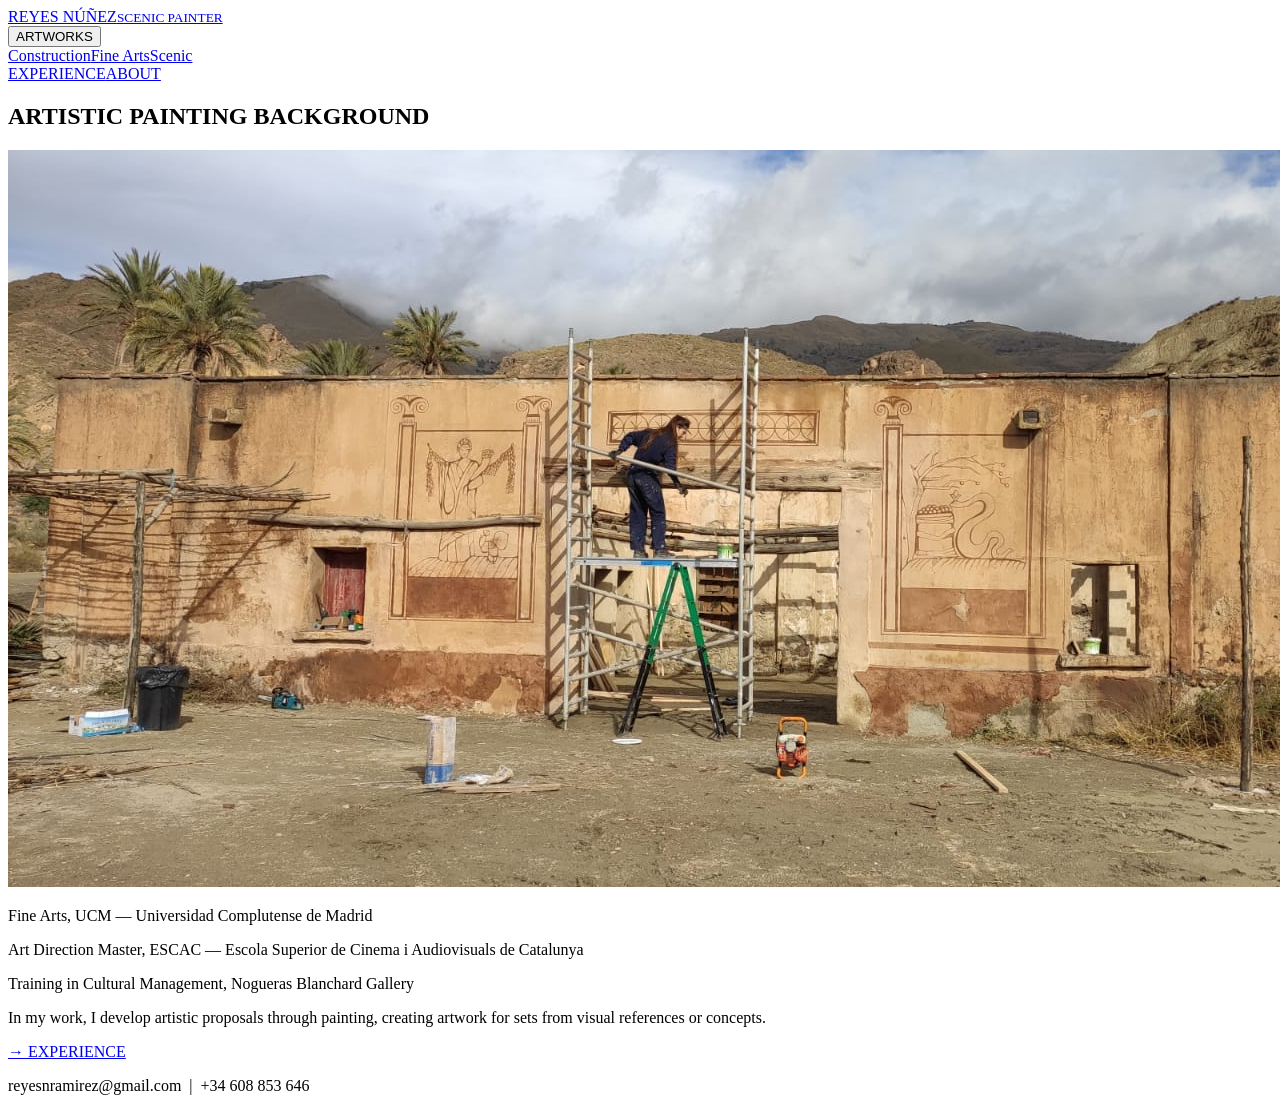
==== about.html @ 7dd9ba72 "Publicar portfolio — parte 1" ====
<!doctype html><html lang="en"><head><meta charset="utf-8"><meta name="viewport" content="width=device-width,initial-scale=1"><title>About — Reyes Núñez</title><link rel="stylesheet" href="styles.css"></head><body><header class="site-header"><a class="brand" href="index.html">REYES NÚÑEZ<small>SCENIC PAINTER</small></a><nav class="nav"><div class="artworks"><button class="artworks-trigger">ARTWORKS</button><div class="artworks-menu"><a href="construction.html">Construction</a><a href="fine-arts.html">Fine Arts</a><a href="scenic.html">Scenic</a></div></div><a href="experience.html">EXPERIENCE</a><a href="about.html" aria-current="page">ABOUT</a></nav></header><main class="page"><section class="about"><h1>ARTISTIC PAINTING BACKGROUND</h1><img src="about-img-20221215-wa0018-13f0886d.jpg" alt="Reyes Núñez at work on a scenic painting"><div class="education"><p>Fine Arts, UCM — Universidad Complutense de Madrid</p><p>Art Direction Master, ESCAC — Escola Superior de Cinema i Audiovisuals de Catalunya</p><p>Training in Cultural Management, Nogueras Blanchard Gallery</p></div><p class="bio">In my work, I develop artistic proposals through painting, creating artwork for sets from visual references or concepts.</p><a class="experience-link" href="experience.html">→ EXPERIENCE</a></section></main><footer class="footer"><p>reyesnramirez@gmail.com &nbsp;|&nbsp; +34 608 853 646</p></footer></body></html>
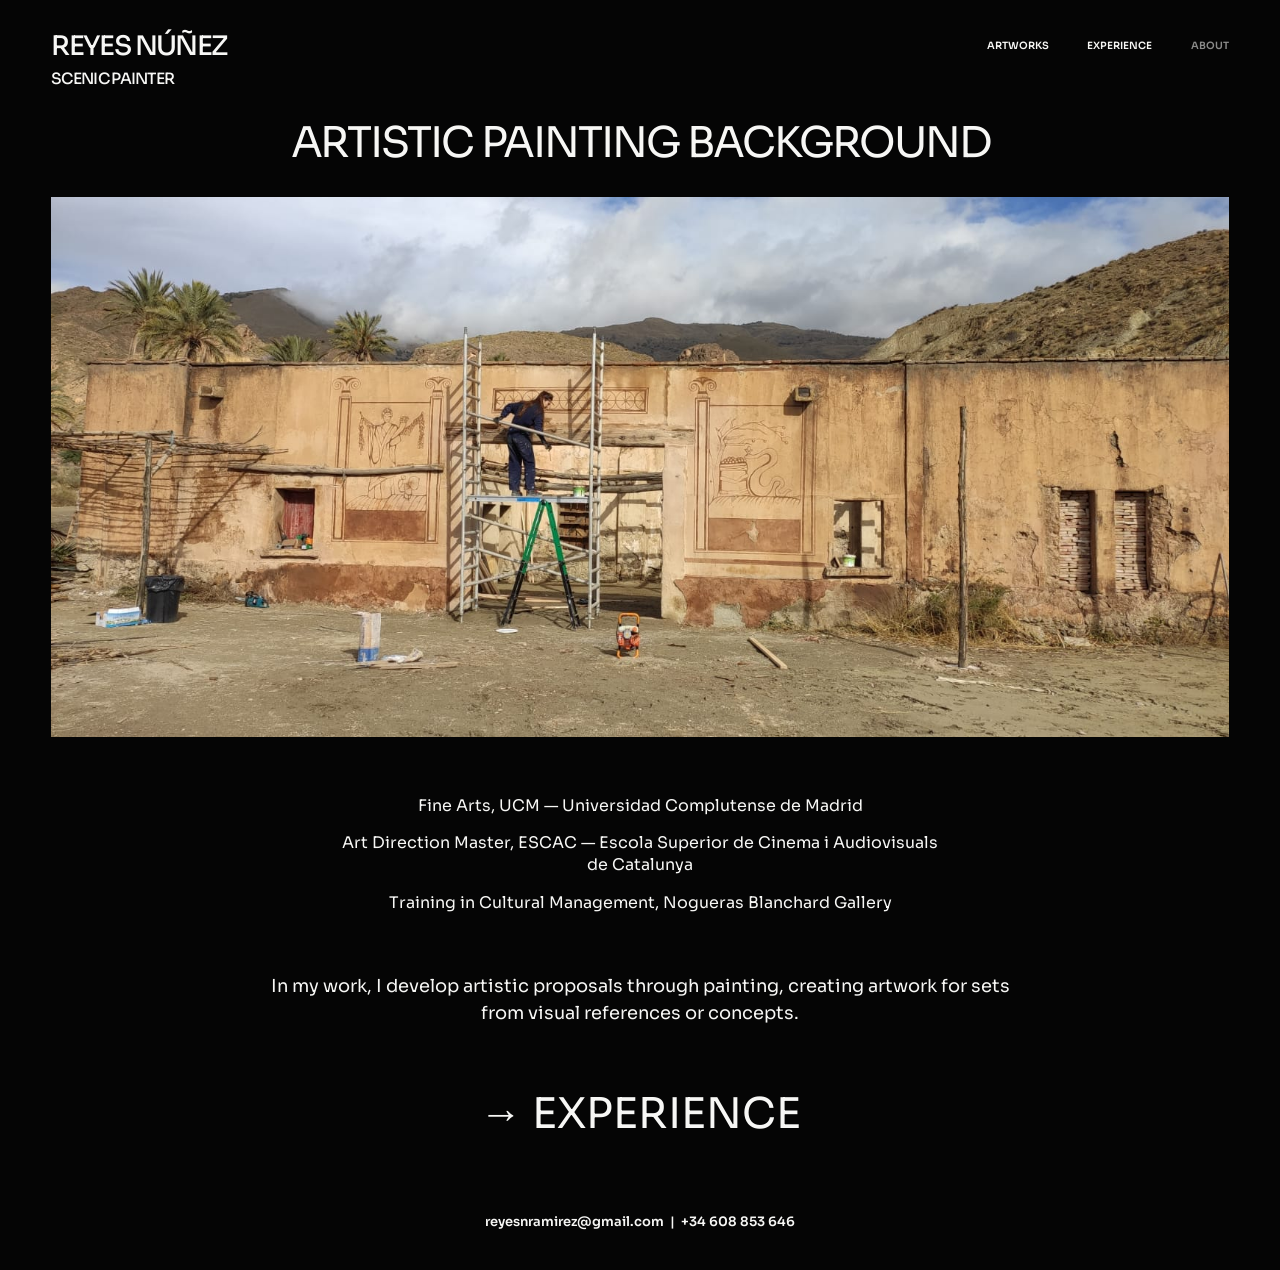
==== commit c29dd1a9: "Mantener cursor circular sobre todas las imágenes" ====
--- a/about.html
+++ b/about.html
@@ -1 +1 @@
-<!doctype html><html lang="en"><head><meta charset="utf-8"><meta name="viewport" content="width=device-width,initial-scale=1"><title>About — Reyes Núñez</title><link rel="stylesheet" href="styles.css"></head><body><header class="site-header"><a class="brand" href="index.html">REYES NÚÑEZ<small>SCENIC PAINTER</small></a><nav class="nav"><div class="artworks"><button class="artworks-trigger">ARTWORKS</button><div class="artworks-menu"><a href="construction.html">Construction</a><a href="fine-arts.html">Fine Arts</a><a href="scenic.html">Scenic</a></div></div><a href="experience.html">EXPERIENCE</a><a href="about.html" aria-current="page">ABOUT</a></nav></header><main class="page"><section class="about"><h1>ARTISTIC PAINTING BACKGROUND</h1><img src="about-img-20221215-wa0018-13f0886d.jpg" alt="Reyes Núñez at work on a scenic painting"><div class="education"><p>Fine Arts, UCM — Universidad Complutense de Madrid</p><p>Art Direction Master, ESCAC — Escola Superior de Cinema i Audiovisuals de Catalunya</p><p>Training in Cultural Management, Nogueras Blanchard Gallery</p></div><p class="bio">In my work, I develop artistic proposals through painting, creating artwork for sets from visual references or concepts.</p><a class="experience-link" href="experience.html">→ EXPERIENCE</a></section></main><footer class="footer"><p>reyesnramirez@gmail.com &nbsp;|&nbsp; +34 608 853 646</p></footer></body></html>
+<!doctype html><html lang="en"><head><meta charset="utf-8"><meta name="viewport" content="width=device-width,initial-scale=1"><title>About — Reyes Núñez</title><link rel="stylesheet" href="styles.css?v=5"></head><body><header class="site-header"><a class="brand" href="index.html">REYES NÚÑEZ<small>SCENIC PAINTER</small></a><nav class="nav"><div class="artworks"><button class="artworks-trigger">ARTWORKS</button><div class="artworks-menu"><a href="construction.html">Construction</a><a href="fine-arts.html">Fine Arts</a><a href="scenic.html">Scenic</a></div></div><a href="experience.html">EXPERIENCE</a><a href="about.html" aria-current="page">ABOUT</a></nav></header><main class="page"><section class="about"><h1>ARTISTIC PAINTING BACKGROUND</h1><img src="about-img-20221215-wa0018-13f0886d.jpg" alt="Reyes Núñez at work on a scenic painting"><div class="education"><p>Fine Arts, UCM — Universidad Complutense de Madrid</p><p>Art Direction Master, ESCAC — Escola Superior de Cinema i Audiovisuals de Catalunya</p><p>Training in Cultural Management, Nogueras Blanchard Gallery</p></div><p class="bio">In my work, I develop artistic proposals through painting, creating artwork for sets from visual references or concepts.</p><a class="experience-link" href="experience.html">→ EXPERIENCE</a></section></main><footer class="footer"><p>reyesnramirez@gmail.com &nbsp;|&nbsp; +34 608 853 646</p></footer></body></html>
--- a/styles.css
+++ b/styles.css
@@ -0,0 +1,103 @@
+@import url('https://fonts.googleapis.com/css2?family=Sora:wght@400;500;600&display=swap');
+
+:root { color-scheme: dark; --black:#050505; --white:#f7f7f5; --gap:clamp(10px,1.25vw,18px); }
+* { box-sizing:border-box; }
+html { background:var(--black); scroll-behavior:smooth; }
+body { margin:0; background:var(--black); color:var(--white); font-family:Sora,Arial,sans-serif; }
+a { color:inherit; text-decoration:none; }
+img {
+  cursor:url("data:image/svg+xml,%3Csvg xmlns='http://www.w3.org/2000/svg' width='28' height='28' viewBox='0 0 28 28'%3E%3Ccircle cx='14' cy='14' r='8' fill='none' stroke='white' stroke-width='1.5'/%3E%3C/svg%3E") 14 14, auto;
+}
+.site-header { display:flex; align-items:flex-start; justify-content:space-between; gap:24px; padding:32px clamp(20px,4vw,56px) 28px; }
+.brand { font-size:clamp(18px,2.1vw,29px); line-height:1.08; letter-spacing:-.06em; font-weight:500; }
+.brand small { display:block; margin-top:10px; font-size:.58em; letter-spacing:-.045em; }
+.nav { display:flex; align-items:flex-start; gap:clamp(18px,3vw,54px); font-size:10px; font-weight:600; padding-top:7px; }
+.nav a, .artworks-trigger { white-space:nowrap; cursor:pointer; border:0; background:transparent; color:inherit; padding:0; font:inherit; text-transform:uppercase; }
+.artworks { position:relative; z-index:5; }
+.artworks-menu { display:none; position:absolute; right:0; top:18px; width:132px; padding:10px 0; background:#111; border:1px solid #292929; }
+.artworks:hover .artworks-menu, .artworks:focus-within .artworks-menu { display:grid; gap:10px; }
+.artworks-menu a { padding:0 12px; font-size:9px; }
+.mobile-toggle { display:none; }
+.nav a:hover, .nav a[aria-current='page'], .artworks-trigger:hover { opacity:.55; }
+.page { padding:0 clamp(20px,4vw,56px) 38px; }
+.home-grid { display:grid; gap:3px; }
+.home-card { display:block; position:relative; height:min(31vw,400px); min-height:210px; overflow:hidden; }
+.home-card img { width:100%; height:100%; object-fit:cover; transition:transform .45s ease; }
+.home-card:hover img { transform:scale(1.025); }
+.home-card h1 { position:absolute; bottom:8%; right:3.5%; margin:0; font-size:clamp(28px,3.8vw,56px); letter-spacing:-.06em; font-weight:400; }
+.home-card--scenic img { object-position:center 18%; }
+.home-page .brand { display:flex; flex-wrap:wrap; align-items:baseline; column-gap:14px; }
+.home-page .brand small { display:inline; margin:0; color:#8f8f8f; font-size:.52em; }
+.home-page .brand em { flex-basis:100%; margin-top:9px; color:var(--white); font-size:.52em; font-style:normal; letter-spacing:-.03em; }
+.page-title { font-size:clamp(24px,4vw,48px); font-weight:400; letter-spacing:-.06em; margin:16px 0 28px; text-transform:uppercase; }
+.gallery { display:grid; grid-template-columns:repeat(2,minmax(0,1fr)); gap:var(--gap); }
+.gallery button { display:block; border:0; background:transparent; padding:0; cursor:zoom-in; }
+.gallery img { width:100%; height:100%; max-height:570px; display:block; object-fit:cover; }
+.gallery--fine img { aspect-ratio:1.16 / 1; }
+.gallery--work img { aspect-ratio:1 / 1; }
+.gallery--work[data-gallery="construction"] button:nth-child(2) img { object-position:left center; }
+.gallery--experience { grid-template-columns:repeat(3,minmax(0,1fr)); grid-auto-rows:clamp(240px,27vw,430px); align-items:stretch; }
+.gallery--experience img { width:100%; height:100%; max-height:none; aspect-ratio:auto; object-fit:contain; background:#0a0a0a; }
+.scenic-choice { display:grid; grid-template-columns:repeat(2,1fr); gap:var(--gap); }
+.scenic-choice a { position:relative; min-height:min(62vw,780px); overflow:hidden; }
+.scenic-choice img { width:100%; height:100%; position:absolute; object-fit:cover; }
+.scenic-choice span { position:absolute; top:40%; left:50%; transform:translate(-50%,-50%); padding:13px 38px; border-radius:999px; background:#000; font-size:clamp(22px,3vw,44px); letter-spacing:-.05em; }
+.about { max-width:1200px; margin:0 auto; text-align:center; }
+.about h1 { font-size:clamp(27px,3.3vw,46px); font-weight:400; margin:0 0 28px; letter-spacing:-.05em; }
+.about img { display:block; width:100%; max-height:540px; object-fit:cover; }
+.about .bio { max-width:760px; margin:60px auto; font-size:clamp(15px,1.4vw,20px); line-height:1.5; }
+.about .education { max-width:620px; margin:58px auto; line-height:1.35; }
+.about .experience-link { font-size:clamp(27px,3.3vw,46px); }
+.footer { padding:30px 20px 35px; text-align:center; font-size:13px; font-weight:600; }
+.footer p { margin:5px; }
+.lightbox { position:fixed; inset:0; z-index:10; display:none; align-items:center; justify-content:center; padding:32px; background:rgba(0,0,0,.91); cursor:zoom-out; }
+.lightbox.is-open { display:flex; }
+.lightbox img { max-width:100%; max-height:100%; object-fit:contain; }
+.lightbox.is-gallery-crop img { width:min(88vw,80vh); height:min(88vw,80vh); object-fit:cover; }
+.artwork-page { max-width:1040px; margin:0 auto; padding:64px clamp(24px,5vw,72px) 150px; }
+.artwork-layout { display:block; }
+.artwork-image { width:100%; max-height:none; object-fit:contain; display:block; background:#090909; }
+.artwork-info { margin-top:34px; padding:0; font-size:clamp(16px,1.4vw,21px); line-height:1.35; text-align:right; }
+.artwork-info h1 { display:none; }
+.artwork-info p { margin:0; }
+.artwork-context { margin-top:clamp(64px,9vw,130px); display:none; grid-template-columns:clamp(115px,18vw,185px) minmax(0,1fr); gap:28px; align-items:end; max-width:760px; }
+.artwork-context.is-visible { display:grid; }
+.artwork-context > img { width:100%; display:block; }
+.artwork-context p { margin:0; font-size:clamp(13px,1.25vw,17px); line-height:1.35; }
+.artwork-context p img { width:100%; margin-top:24px; display:block; }
+@media (max-width:700px) { .artwork-page { padding:42px 28px 100px; } .artwork-info { margin-top:26px; } .artwork-context { grid-template-columns:124px 1fr; gap:18px; margin-top:64px; } }
+@media (max-width:620px) { .site-header { padding:24px 20px; } .brand { font-size:19px; } .nav { gap:16px; font-size:8px; } .page { padding:0 20px 26px; } .home-card { height:34vw; min-height:180px; } .gallery { gap:8px; } .gallery--experience { grid-template-columns:repeat(2,minmax(0,1fr)); grid-template-rows:repeat(5,200px); } .footer { font-size:10px; } .scenic-choice { gap:5px; } .scenic-choice a { min-height:82vw; } }
+
+
+
+
+
+/* Home interaction and the Nudes project layout */
+.home-page .site-header { position:sticky; top:0; z-index:30; background:var(--black); }
+.home-page, .home-page a, .home-page button {
+  cursor:url("data:image/svg+xml,%3Csvg xmlns='http://www.w3.org/2000/svg' width='28' height='28' viewBox='0 0 28 28'%3E%3Ccircle cx='14' cy='14' r='8' fill='none' stroke='white' stroke-width='1.5'/%3E%3C/svg%3E") 14 14, auto;
+}
+.artwork-context.is-nudes { display:block; max-width:none; }
+.artwork-context.is-nudes .context-still { display:block; width:100%; margin-bottom:clamp(64px,9vw,120px); }
+.artwork-context.is-nudes .context-credit { display:grid; grid-template-columns:clamp(115px,18vw,185px) minmax(0,1fr); gap:28px; align-items:end; max-width:760px; }
+.artwork-context.is-nudes .context-credit img { width:100%; display:block; }
+.artwork-context.is-nudes .context-credit p { margin:0; font-size:clamp(13px,1.25vw,17px); line-height:1.35; }
+@media (max-width:700px) {
+  .artwork-context.is-nudes .context-credit { grid-template-columns:124px 1fr; gap:18px; }
+}
+
+
+
+/* Home: only the name and discipline stay visible while scrolling */
+.home-page .site-header { position:relative; z-index:2; background:transparent; }
+.home-page .brand { position:fixed; top:32px; left:clamp(20px,4vw,56px); z-index:40; }
+.home-page .home-tagline { position:absolute; left:clamp(20px,4vw,56px); top:60px; color:var(--white); font-size:clamp(10px,.85vw,13px); letter-spacing:-.03em; }
+@media (max-width:620px) {
+  .home-page .brand { top:24px; left:20px; }
+  .home-page .home-tagline { top:58px; left:20px; font-size:9px; max-width:270px; }
+}
+
+
+/* Keep the Home navigation in its original right-aligned position */
+.home-page .site-header { justify-content:flex-end; }
+.home-page .nav { margin-left:auto; }
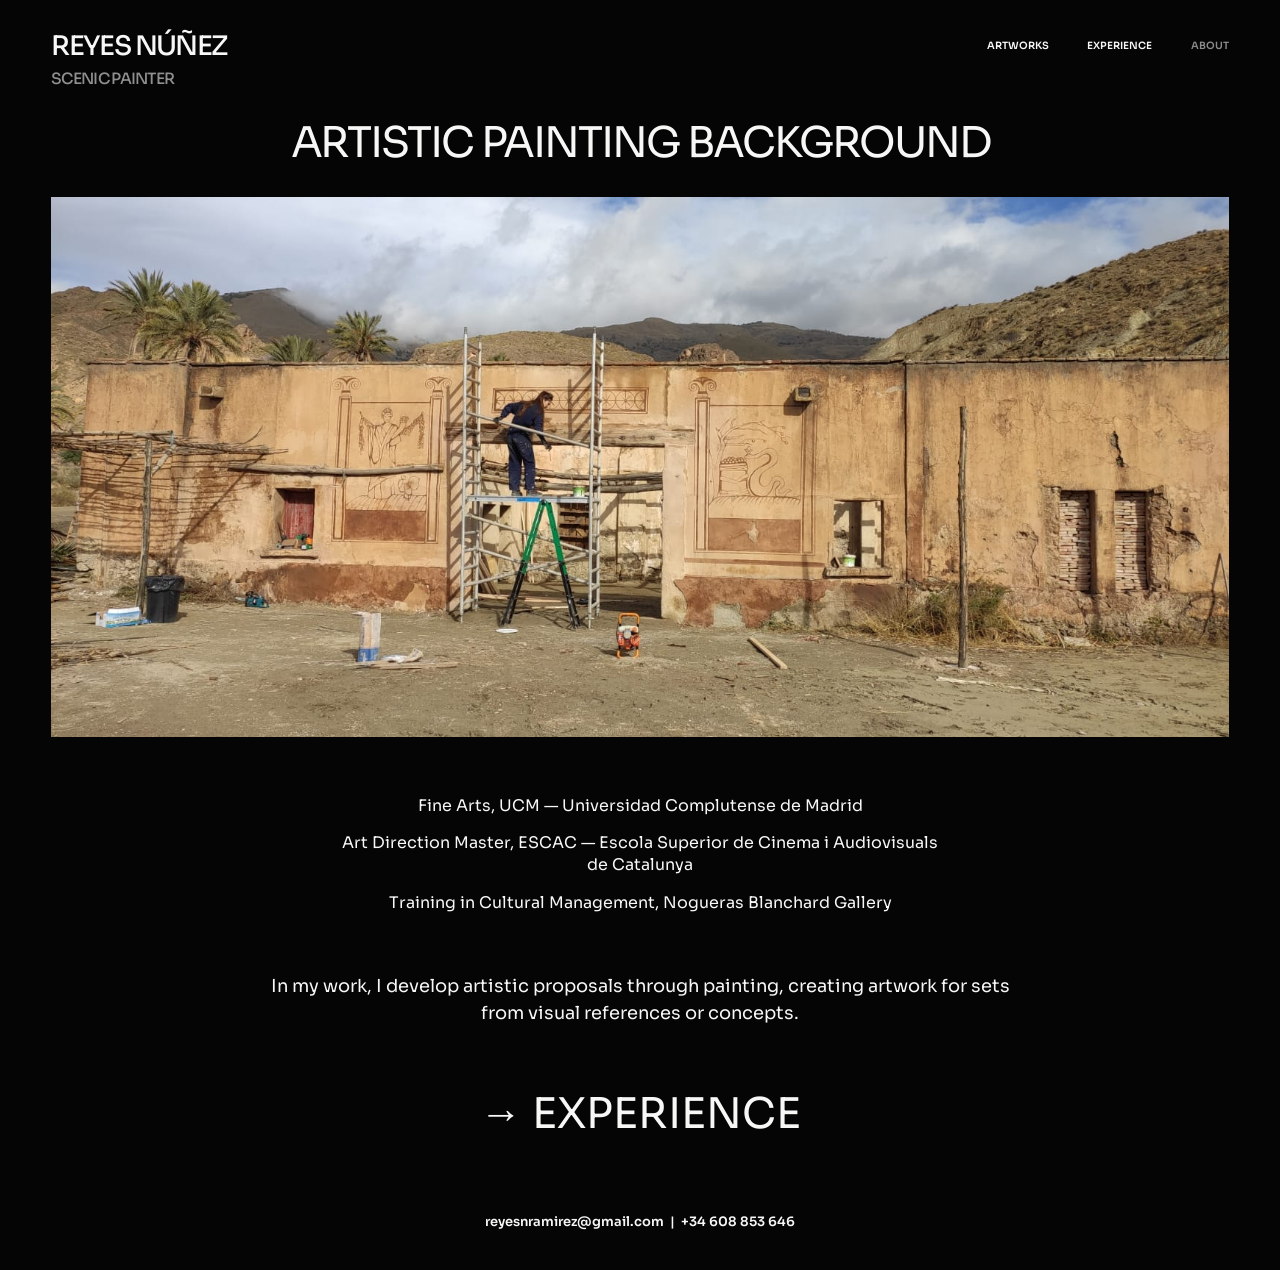
==== commit b9d0626d: "Ajustar identidad tipográfica y color" ====
--- a/about.html
+++ b/about.html
@@ -1 +1 @@
-<!doctype html><html lang="en"><head><meta charset="utf-8"><meta name="viewport" content="width=device-width,initial-scale=1"><title>About — Reyes Núñez</title><link rel="stylesheet" href="styles.css?v=5"></head><body><header class="site-header"><a class="brand" href="index.html">REYES NÚÑEZ<small>SCENIC PAINTER</small></a><nav class="nav"><div class="artworks"><button class="artworks-trigger">ARTWORKS</button><div class="artworks-menu"><a href="construction.html">Construction</a><a href="fine-arts.html">Fine Arts</a><a href="scenic.html">Scenic</a></div></div><a href="experience.html">EXPERIENCE</a><a href="about.html" aria-current="page">ABOUT</a></nav></header><main class="page"><section class="about"><h1>ARTISTIC PAINTING BACKGROUND</h1><img src="about-img-20221215-wa0018-13f0886d.jpg" alt="Reyes Núñez at work on a scenic painting"><div class="education"><p>Fine Arts, UCM — Universidad Complutense de Madrid</p><p>Art Direction Master, ESCAC — Escola Superior de Cinema i Audiovisuals de Catalunya</p><p>Training in Cultural Management, Nogueras Blanchard Gallery</p></div><p class="bio">In my work, I develop artistic proposals through painting, creating artwork for sets from visual references or concepts.</p><a class="experience-link" href="experience.html">→ EXPERIENCE</a></section></main><footer class="footer"><p>reyesnramirez@gmail.com &nbsp;|&nbsp; +34 608 853 646</p></footer></body></html>
+<!doctype html><html lang="en"><head><meta charset="utf-8"><meta name="viewport" content="width=device-width,initial-scale=1"><title>About — Reyes Núñez</title><link rel="stylesheet" href="styles.css?v=8"></head><body><header class="site-header"><a class="brand" href="index.html">REYES NÚÑEZ<small>SCENIC PAINTER</small></a><nav class="nav"><div class="artworks"><button class="artworks-trigger">ARTWORKS</button><div class="artworks-menu"><a href="construction.html">Construction</a><a href="fine-arts.html">Fine Arts</a><a href="scenic.html">Scenic</a></div></div><a href="experience.html">EXPERIENCE</a><a href="about.html" aria-current="page">ABOUT</a></nav></header><main class="page"><section class="about"><h1>ARTISTIC PAINTING BACKGROUND</h1><img src="about-img-20221215-wa0018-13f0886d.jpg" alt="Reyes Núñez at work on a scenic painting"><div class="education"><p>Fine Arts, UCM — Universidad Complutense de Madrid</p><p>Art Direction Master, ESCAC — Escola Superior de Cinema i Audiovisuals de Catalunya</p><p>Training in Cultural Management, Nogueras Blanchard Gallery</p></div><p class="bio">In my work, I develop artistic proposals through painting, creating artwork for sets from visual references or concepts.</p><a class="experience-link" href="experience.html">→ EXPERIENCE</a></section></main><footer class="footer"><p>reyesnramirez@gmail.com &nbsp;|&nbsp; +34 608 853 646</p></footer><script src="site.js?v=6"></script></body></html>
--- a/styles.css
+++ b/styles.css
@@ -10,7 +10,8 @@
 }
 .site-header { display:flex; align-items:flex-start; justify-content:space-between; gap:24px; padding:32px clamp(20px,4vw,56px) 28px; }
 .brand { font-size:clamp(18px,2.1vw,29px); line-height:1.08; letter-spacing:-.06em; font-weight:500; }
-.brand small { display:block; margin-top:10px; font-size:.58em; letter-spacing:-.045em; }
+.brand small { display:block; margin-top:10px; color:#8f8f8f; font-size:.58em; letter-spacing:-.045em; }
+.brand .brand-specialty { margin-top:10px; color:var(--white); font-size:1em; letter-spacing:-.06em; }
 .nav { display:flex; align-items:flex-start; gap:clamp(18px,3vw,54px); font-size:10px; font-weight:600; padding-top:7px; }
 .nav a, .artworks-trigger { white-space:nowrap; cursor:pointer; border:0; background:transparent; color:inherit; padding:0; font:inherit; text-transform:uppercase; }
 .artworks { position:relative; z-index:5; }
@@ -26,8 +27,8 @@
 .home-card:hover img { transform:scale(1.025); }
 .home-card h1 { position:absolute; bottom:8%; right:3.5%; margin:0; font-size:clamp(28px,3.8vw,56px); letter-spacing:-.06em; font-weight:400; }
 .home-card--scenic img { object-position:center 18%; }
-.home-page .brand { display:flex; flex-wrap:wrap; align-items:baseline; column-gap:14px; }
-.home-page .brand small { display:inline; margin:0; color:#8f8f8f; font-size:.52em; }
+.home-page .brand { display:flex; flex-wrap:wrap; align-items:baseline; column-gap:34px; }
+.home-page .brand small { display:inline; margin:0; color:#8f8f8f; font-size:.76em; }
 .home-page .brand em { flex-basis:100%; margin-top:9px; color:var(--white); font-size:.52em; font-style:normal; letter-spacing:-.03em; }
 .page-title { font-size:clamp(24px,4vw,48px); font-weight:400; letter-spacing:-.06em; margin:16px 0 28px; text-transform:uppercase; }
 .gallery { display:grid; grid-template-columns:repeat(2,minmax(0,1fr)); gap:var(--gap); }
@@ -93,7 +94,8 @@
 .home-page .brand { position:fixed; top:32px; left:clamp(20px,4vw,56px); z-index:40; }
 .home-page .home-tagline { position:absolute; left:clamp(20px,4vw,56px); top:60px; color:var(--white); font-size:clamp(10px,.85vw,13px); letter-spacing:-.03em; }
 @media (max-width:620px) {
-  .home-page .brand { top:24px; left:20px; }
+  .home-page .brand { top:24px; left:20px; column-gap:22px; }
+  .home-page .brand small { font-size:.7em; }
   .home-page .home-tagline { top:58px; left:20px; font-size:9px; max-width:270px; }
 }
 
@@ -101,3 +103,44 @@
 /* Keep the Home navigation in its original right-aligned position */
 .home-page .site-header { justify-content:flex-end; }
 .home-page .nav { margin-left:auto; }
+
+/* Mobile navigation: two-line button and dropdown */
+@media (max-width:620px) {
+  .site-header { position:relative; }
+  .mobile-toggle {
+    display:flex;
+    flex-direction:column;
+    justify-content:center;
+    gap:6px;
+    width:30px;
+    height:26px;
+    margin-left:auto;
+    padding:0;
+    border:0;
+    background:transparent;
+    color:inherit;
+    cursor:pointer;
+    z-index:51;
+  }
+  .mobile-toggle span { display:block; width:26px; height:1px; background:currentColor; transition:transform .2s ease; }
+  .site-header.is-menu-open .mobile-toggle span:first-child { transform:translateY(3.5px) rotate(45deg); }
+  .site-header.is-menu-open .mobile-toggle span:last-child { transform:translateY(-3.5px) rotate(-45deg); }
+  .site-header .nav {
+    display:none;
+    position:absolute;
+    top:68px;
+    right:20px;
+    z-index:50;
+    min-width:178px;
+    padding:20px;
+    border:1px solid #292929;
+    background:#111;
+    flex-direction:column;
+    align-items:flex-end;
+    gap:18px;
+    font-size:11px;
+  }
+  .site-header.is-menu-open .nav { display:flex; }
+  .site-header .artworks-menu { display:none !important; }
+  .home-page .nav { margin-left:0; }
+}
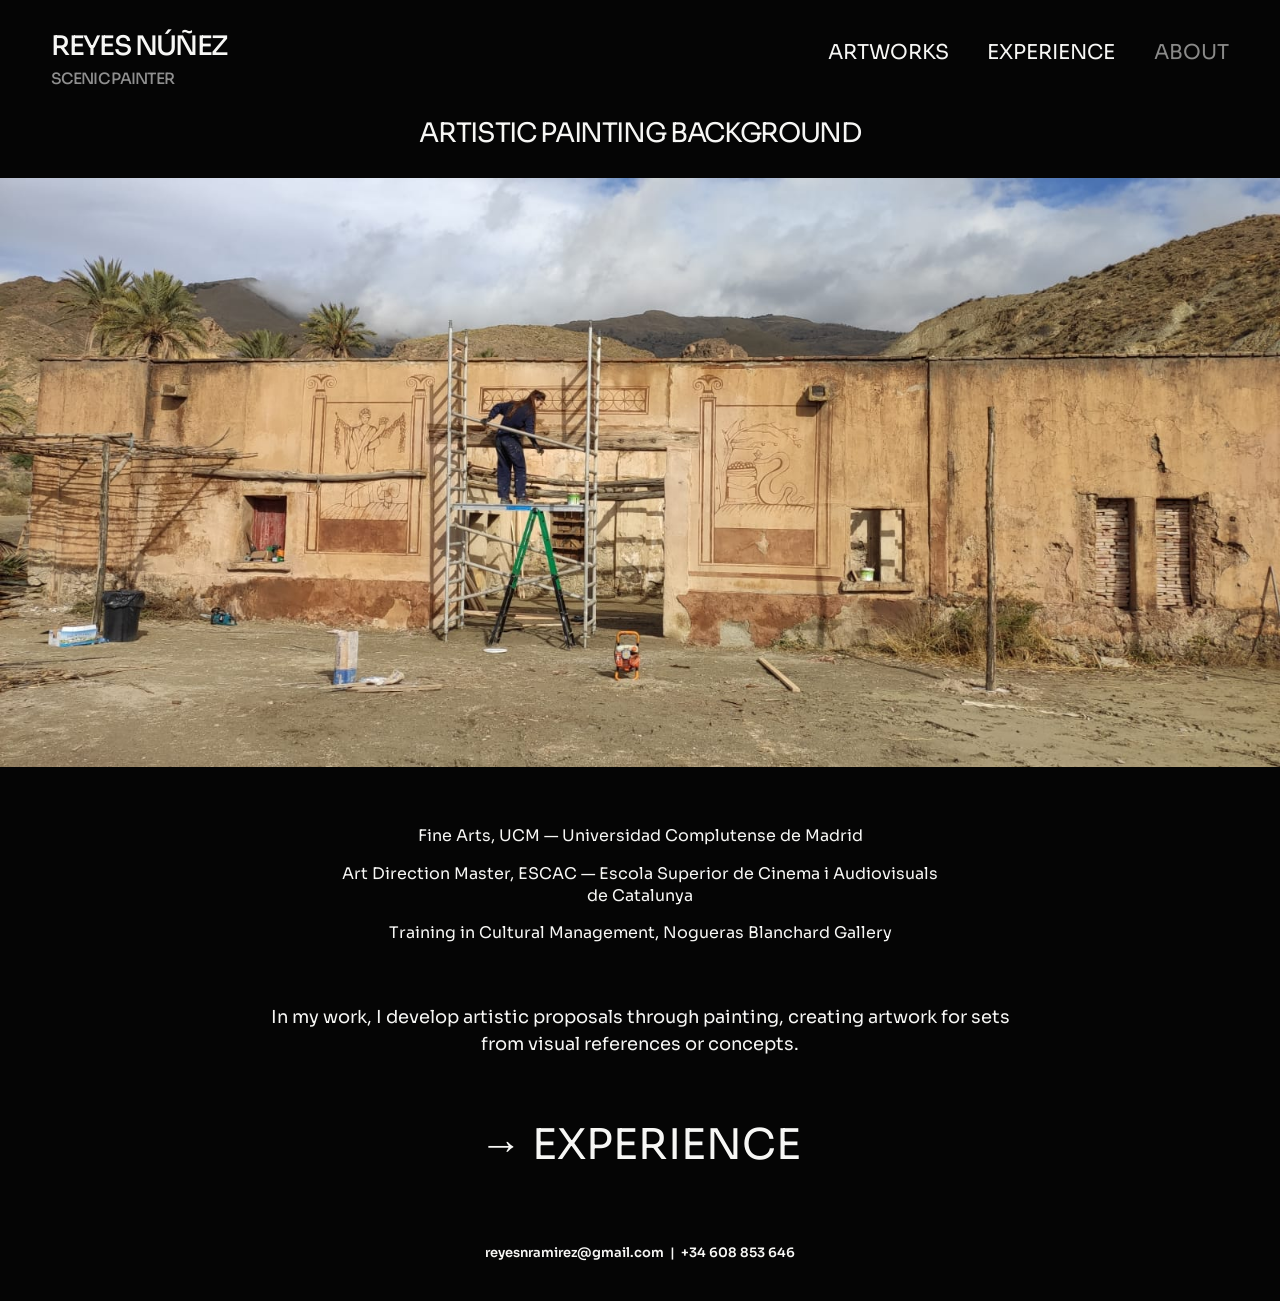
==== commit 4f87becc: "Update about.html" ====
--- a/about.html
+++ b/about.html
@@ -1 +1 @@
-<!doctype html><html lang="en"><head><meta charset="utf-8"><meta name="viewport" content="width=device-width,initial-scale=1"><title>About — Reyes Núñez</title><link rel="stylesheet" href="styles.css?v=8"></head><body><header class="site-header"><a class="brand" href="index.html">REYES NÚÑEZ<small>SCENIC PAINTER</small></a><nav class="nav"><div class="artworks"><button class="artworks-trigger">ARTWORKS</button><div class="artworks-menu"><a href="construction.html">Construction</a><a href="fine-arts.html">Fine Arts</a><a href="scenic.html">Scenic</a></div></div><a href="experience.html">EXPERIENCE</a><a href="about.html" aria-current="page">ABOUT</a></nav></header><main class="page"><section class="about"><h1>ARTISTIC PAINTING BACKGROUND</h1><img src="about-img-20221215-wa0018-13f0886d.jpg" alt="Reyes Núñez at work on a scenic painting"><div class="education"><p>Fine Arts, UCM — Universidad Complutense de Madrid</p><p>Art Direction Master, ESCAC — Escola Superior de Cinema i Audiovisuals de Catalunya</p><p>Training in Cultural Management, Nogueras Blanchard Gallery</p></div><p class="bio">In my work, I develop artistic proposals through painting, creating artwork for sets from visual references or concepts.</p><a class="experience-link" href="experience.html">→ EXPERIENCE</a></section></main><footer class="footer"><p>reyesnramirez@gmail.com &nbsp;|&nbsp; +34 608 853 646</p></footer><script src="site.js?v=6"></script></body></html>
+<!doctype html><html lang="en"><head><meta charset="utf-8"><meta name="viewport" content="width=device-width,initial-scale=1"><title>About — Reyes Núñez</title><link rel="stylesheet" href="styles.css?v=31"></head><body><header class="site-header"><a class="brand" href="index.html">REYES NÚÑEZ<small>SCENIC PAINTER</small></a><nav class="nav"><div class="artworks"><button class="artworks-trigger">ARTWORKS</button><div class="artworks-menu"><a href="construction.html">Construction</a><a href="fine-arts.html">Fine Arts</a><a href="scenic.html">Scenic</a></div></div><a href="experience.html">EXPERIENCE</a><a href="about.html" aria-current="page">ABOUT</a></nav></header><main class="page"><section class="about"><h1>ARTISTIC PAINTING BACKGROUND</h1><img src="about-img-20221215-wa0018-13f0886d.jpg" alt="Reyes Núñez at work on a scenic painting"><div class="education"><p>Fine Arts, UCM — Universidad Complutense de Madrid</p><p>Art Direction Master, ESCAC — Escola Superior de Cinema i Audiovisuals de Catalunya</p><p>Training in Cultural Management, Nogueras Blanchard Gallery</p></div><p class="bio">In my work, I develop artistic proposals through painting, creating artwork for sets from visual references or concepts.</p><a class="experience-link" href="experience.html">→ EXPERIENCE</a></section></main><footer class="footer"><p>reyesnramirez@gmail.com &nbsp;|&nbsp; +34 608 853 646</p></footer><script src="site.js?v=31"></script></body></html>
--- a/styles.css
+++ b/styles.css
@@ -12,21 +12,22 @@
 .brand { font-size:clamp(18px,2.1vw,29px); line-height:1.08; letter-spacing:-.06em; font-weight:500; }
 .brand small { display:block; margin-top:10px; color:#8f8f8f; font-size:.58em; letter-spacing:-.045em; }
 .brand .brand-specialty { margin-top:10px; color:var(--white); font-size:1em; letter-spacing:-.06em; }
-.nav { display:flex; align-items:flex-start; gap:clamp(18px,3vw,54px); font-size:10px; font-weight:600; padding-top:7px; }
+.nav { display:flex; align-items:flex-start; gap:clamp(18px,3vw,54px); font-size:clamp(14px,1.6vw,22px); font-weight:400; padding-top:7px; }
 .nav a, .artworks-trigger { white-space:nowrap; cursor:pointer; border:0; background:transparent; color:inherit; padding:0; font:inherit; text-transform:uppercase; }
 .artworks { position:relative; z-index:5; }
-.artworks-menu { display:none; position:absolute; right:0; top:18px; width:132px; padding:10px 0; background:#111; border:1px solid #292929; }
-.artworks:hover .artworks-menu, .artworks:focus-within .artworks-menu { display:grid; gap:10px; }
-.artworks-menu a { padding:0 12px; font-size:9px; }
+.artworks-menu { display:none; position:absolute; right:0; top:calc(100% + 10px); width:max-content; min-width:100%; padding:.7em 0; background:#111; border:1px solid #292929; }
+.artworks:hover .artworks-menu, .artworks:focus-within .artworks-menu, .artworks.is-open .artworks-menu { display:grid; gap:.55em; }
+.artworks-menu a { padding:0 .85em; font-size:.68em; }
 .mobile-toggle { display:none; }
 .nav a:hover, .nav a[aria-current='page'], .artworks-trigger:hover { opacity:.55; }
 .page { padding:0 clamp(20px,4vw,56px) 38px; }
+.home-page .page { padding-left:0; padding-right:0; }
 .home-grid { display:grid; gap:3px; }
-.home-card { display:block; position:relative; height:min(31vw,400px); min-height:210px; overflow:hidden; }
-.home-card img { width:100%; height:100%; object-fit:cover; transition:transform .45s ease; }
+.home-card { display:block; position:relative; height:min(62vw,800px); min-height:420px; overflow:hidden; }
+.home-card img { display:block; width:100%; height:100%; object-fit:cover; object-position:center center; transition:transform .45s ease; }
 .home-card:hover img { transform:scale(1.025); }
 .home-card h1 { position:absolute; bottom:8%; right:3.5%; margin:0; font-size:clamp(28px,3.8vw,56px); letter-spacing:-.06em; font-weight:400; }
-.home-card--scenic img { object-position:center 18%; }
+.home-card--scenic img { object-position:center 30%; }
 .home-page .brand { display:flex; flex-wrap:wrap; align-items:baseline; column-gap:34px; }
 .home-page .brand small { display:inline; margin:0; color:#8f8f8f; font-size:.76em; }
 .home-page .brand em { flex-basis:100%; margin-top:9px; color:var(--white); font-size:.52em; font-style:normal; letter-spacing:-.03em; }
@@ -44,8 +45,8 @@
 .scenic-choice img { width:100%; height:100%; position:absolute; object-fit:cover; }
 .scenic-choice span { position:absolute; top:40%; left:50%; transform:translate(-50%,-50%); padding:13px 38px; border-radius:999px; background:#000; font-size:clamp(22px,3vw,44px); letter-spacing:-.05em; }
 .about { max-width:1200px; margin:0 auto; text-align:center; }
-.about h1 { font-size:clamp(27px,3.3vw,46px); font-weight:400; margin:0 0 28px; letter-spacing:-.05em; }
-.about img { display:block; width:100%; max-height:540px; object-fit:cover; }
+.about h1 { font-size:clamp(18px,2.1vw,29px); font-weight:400; margin:0 0 28px; letter-spacing:-.05em; }
+.about img { display:block; width:100vw; max-width:none; height:auto; margin-left:calc(50% - 50vw); object-fit:contain; }
 .about .bio { max-width:760px; margin:60px auto; font-size:clamp(15px,1.4vw,20px); line-height:1.5; }
 .about .education { max-width:620px; margin:58px auto; line-height:1.35; }
 .about .experience-link { font-size:clamp(27px,3.3vw,46px); }
@@ -67,7 +68,7 @@
 .artwork-context p { margin:0; font-size:clamp(13px,1.25vw,17px); line-height:1.35; }
 .artwork-context p img { width:100%; margin-top:24px; display:block; }
 @media (max-width:700px) { .artwork-page { padding:42px 28px 100px; } .artwork-info { margin-top:26px; } .artwork-context { grid-template-columns:124px 1fr; gap:18px; margin-top:64px; } }
-@media (max-width:620px) { .site-header { padding:24px 20px; } .brand { font-size:19px; } .nav { gap:16px; font-size:8px; } .page { padding:0 20px 26px; } .home-card { height:34vw; min-height:180px; } .gallery { gap:8px; } .gallery--experience { grid-template-columns:repeat(2,minmax(0,1fr)); grid-template-rows:repeat(5,200px); } .footer { font-size:10px; } .scenic-choice { gap:5px; } .scenic-choice a { min-height:82vw; } }
+@media (max-width:620px) { .site-header { padding:24px 20px; } .brand { font-size:19px; } .nav { gap:16px; font-size:8px; } .page { padding:0 20px 26px; } .gallery { gap:8px; } .gallery--experience { grid-template-columns:repeat(2,minmax(0,1fr)); grid-template-rows:repeat(5,200px); } .footer { font-size:10px; } .scenic-choice { gap:5px; } .scenic-choice a { min-height:82vw; } }
 
 
 
@@ -90,13 +91,15 @@
 
 
 /* Home: only the name and discipline stay visible while scrolling */
-.home-page .site-header { position:relative; z-index:2; background:transparent; }
+.home-page .site-header { position:relative; z-index:2; min-height:160px; background:transparent; }
 .home-page .brand { position:fixed; top:32px; left:clamp(20px,4vw,56px); z-index:40; }
-.home-page .home-tagline { position:absolute; left:clamp(20px,4vw,56px); top:60px; color:var(--white); font-size:clamp(10px,.85vw,13px); letter-spacing:-.03em; }
+.home-page .home-tagline { position:absolute; left:clamp(20px,4vw,56px); top:92px; color:var(--white); font-size:clamp(18px,2.1vw,29px); font-weight:400; line-height:1.08; letter-spacing:-.06em; }
 @media (max-width:620px) {
+  .home-card { height:min(31vw,400px); min-height:210px; }
+  .home-page .site-header { min-height:auto; }
   .home-page .brand { top:24px; left:20px; column-gap:22px; }
   .home-page .brand small { font-size:.7em; }
-  .home-page .home-tagline { top:58px; left:20px; font-size:9px; max-width:270px; }
+  .home-page .home-tagline { top:58px; left:20px; font-size:13px; max-width:360px; }
 }
 
 
@@ -141,6 +144,37 @@
     font-size:11px;
   }
   .site-header.is-menu-open .nav { display:flex; }
-  .site-header .artworks-menu { display:none !important; }
+  .site-header .artworks-menu {
+    position:static;
+    display:none;
+    width:auto;
+    min-width:0;
+    padding:10px 0 0;
+    border:0;
+    background:transparent;
+    text-align:right;
+  }
+  .site-header .artworks.is-open .artworks-menu { display:grid; gap:10px; }
+  .site-header .artworks-menu a { padding:0; font-size:.82em; }
   .home-page .nav { margin-left:0; }
+  .scenic-choice { grid-template-columns:1fr; }
+  .scenic-choice a { min-height:100vw; }
 }
+
+/* Mobile contact speed dial */
+.contact-dial { display:none; }
+@media (max-width:620px) {
+  .contact-dial { display:block; position:fixed; right:20px; bottom:24px; z-index:90; }
+  .contact-dial-backdrop { display:none; position:fixed; inset:0; width:100%; height:100%; padding:0; border:0; background:rgba(255,255,255,.88); }
+  .contact-dial.is-open .contact-dial-backdrop { display:block; }
+  .contact-dial-actions { position:absolute; right:0; bottom:76px; display:flex; flex-direction:column; gap:12px; pointer-events:none; opacity:0; transform:translateY(12px); transition:opacity .2s ease,transform .2s ease; }
+  .contact-dial.is-open .contact-dial-actions { pointer-events:auto; opacity:1; transform:translateY(0); }
+  .contact-dial-actions a,
+  .contact-dial-toggle { display:flex; align-items:center; justify-content:center; width:60px; height:60px; padding:0; border:1px solid #333; border-radius:50%; background:#050505; color:#fff; box-shadow:0 5px 16px rgba(0,0,0,.28); }
+  .contact-dial-actions svg { width:27px; height:27px; fill:currentColor; }
+  .contact-dial-toggle { position:relative; cursor:pointer; }
+  .contact-dial-toggle span { width:7px; height:7px; margin:0 3px; border-radius:50%; background:currentColor; transition:transform .2s ease,opacity .2s ease; }
+  .contact-dial.is-open .contact-dial-toggle span:first-child { position:absolute; margin:0; width:31px; height:3px; border-radius:2px; transform:rotate(45deg); }
+  .contact-dial.is-open .contact-dial-toggle span:nth-child(2) { opacity:0; }
+  .contact-dial.is-open .contact-dial-toggle span:last-child { position:absolute; margin:0; width:31px; height:3px; border-radius:2px; transform:rotate(-45deg); }
+}
